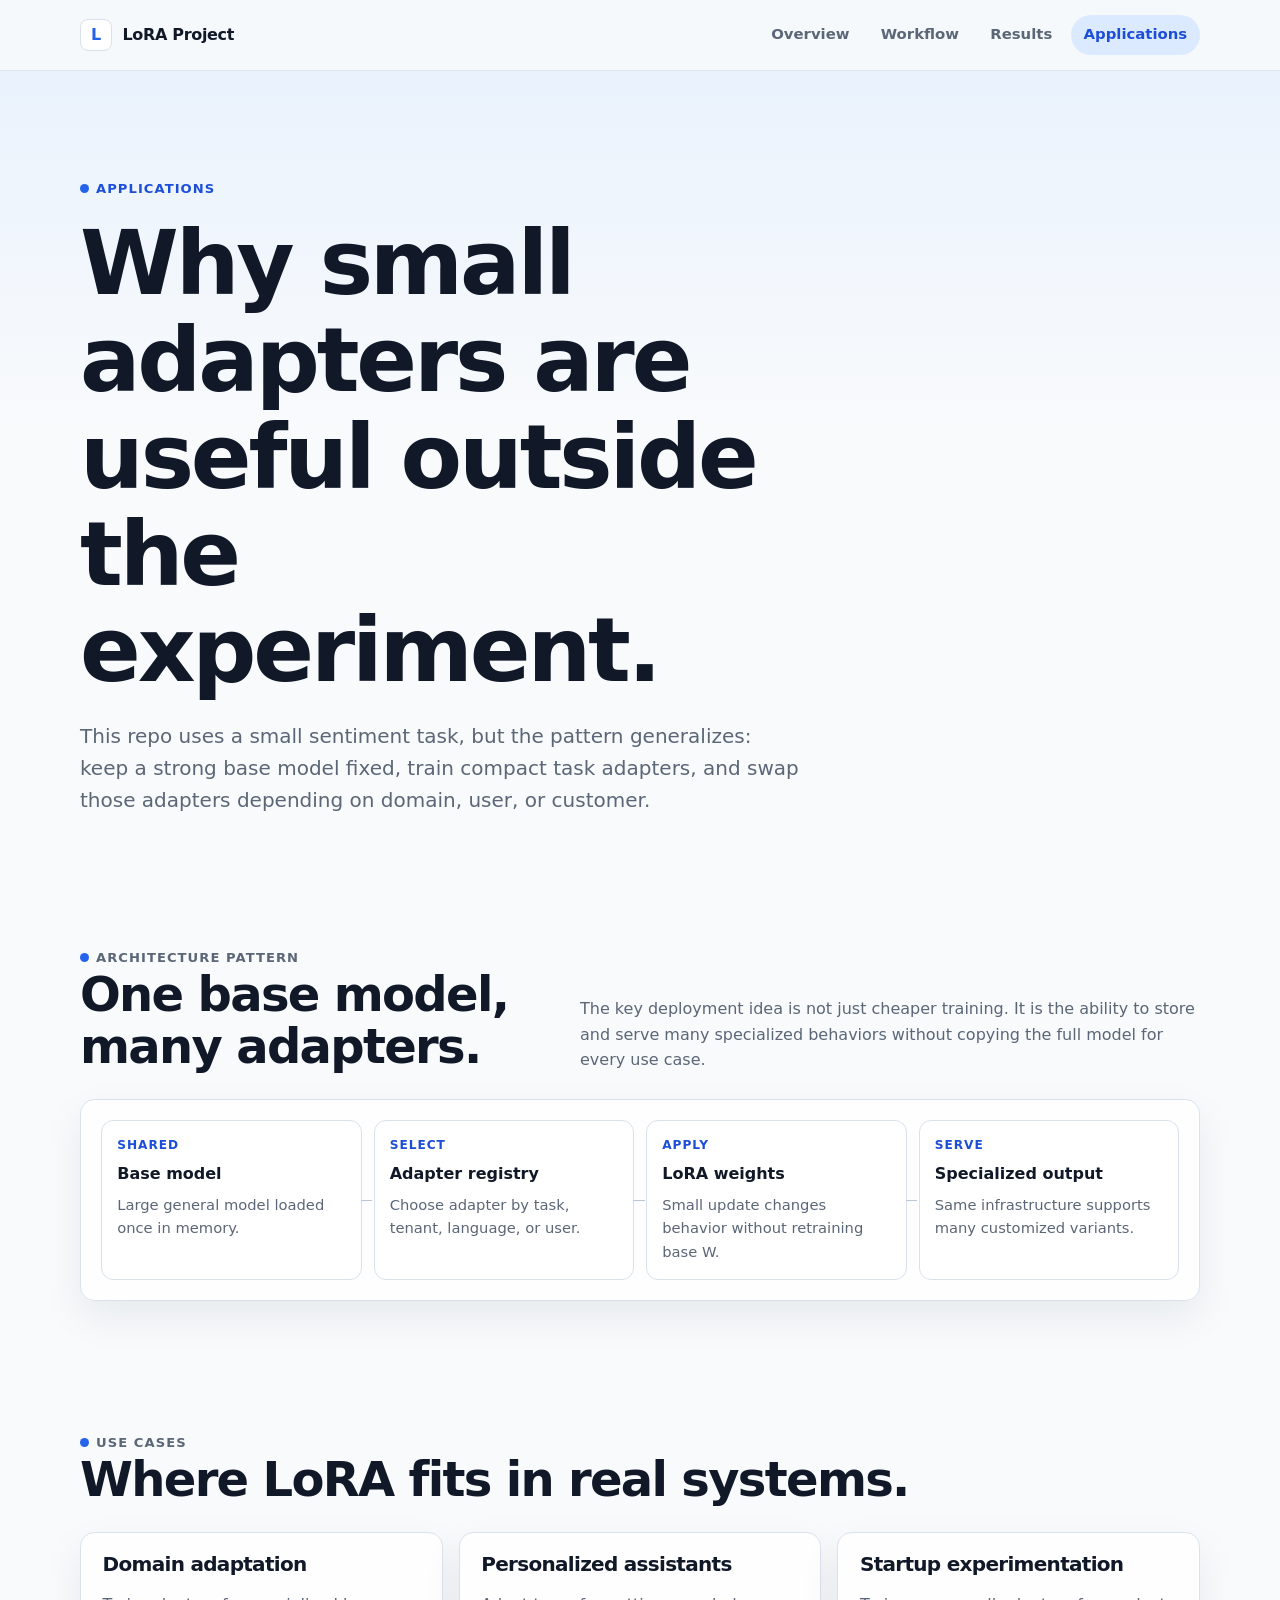
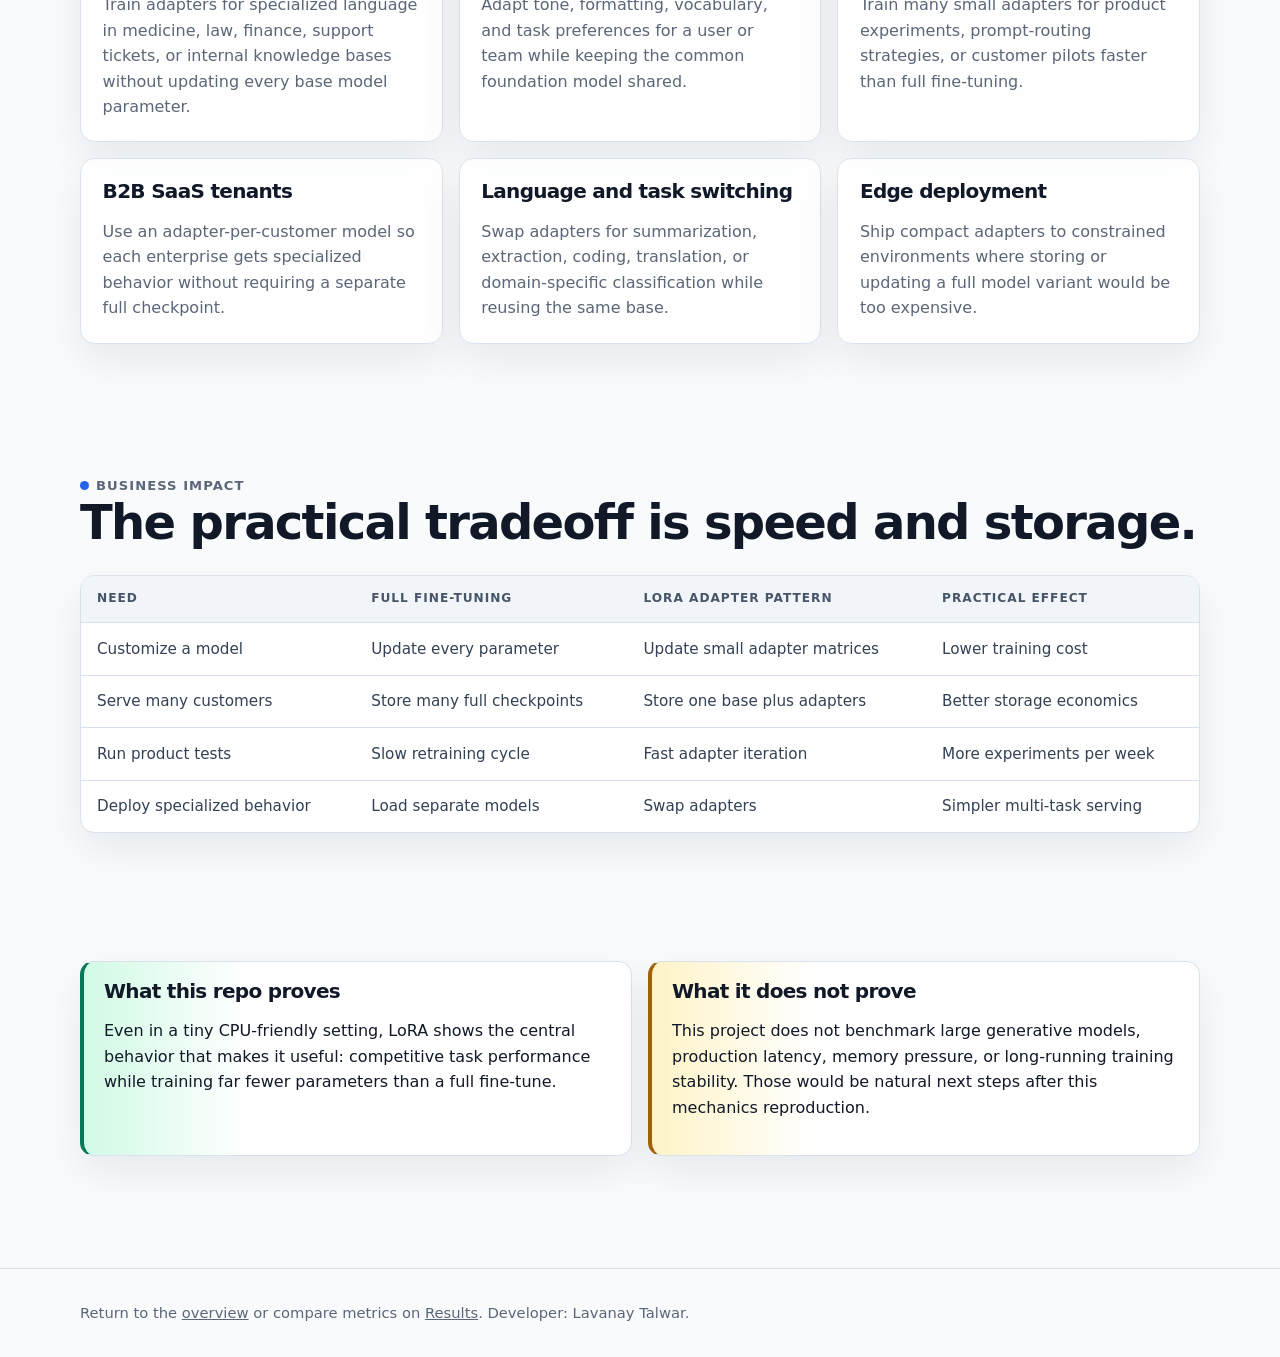
==== applications.html @ 52d83e82 "Initial website commit" ====
<!DOCTYPE html>
<html lang="en">
<head>
  <meta charset="UTF-8">
  <meta name="viewport" content="width=device-width, initial-scale=1.0">
  <title>Applications | LoRA Project</title>
  <link rel="stylesheet" href="styles.css">
</head>
<body>
  <header class="site-header">
    <nav class="nav" aria-label="Main navigation">
      <a class="brand" href="index.html" aria-label="LoRA project home">
        <span class="brand-mark">L</span>
        <span>LoRA Project</span>
      </a>
      <div class="nav-links">
        <a href="index.html">Overview</a>
        <a href="workflow.html">Workflow</a>
        <a href="results.html">Results</a>
        <a href="applications.html" aria-current="page">Applications</a>
      </div>
    </nav>
  </header>

  <main>
    <section class="hero">
      <div class="container">
        <p class="eyebrow">Applications</p>
        <h1>Why small adapters are useful outside the experiment.</h1>
        <p class="lead">
          This repo uses a small sentiment task, but the pattern generalizes:
          keep a strong base model fixed, train compact task adapters, and swap
          those adapters depending on domain, user, or customer.
        </p>
      </div>
    </section>

    <section class="section">
      <div class="container">
        <div class="section-header">
          <div>
            <p class="eyebrow">Architecture pattern</p>
            <h2>One base model, many adapters.</h2>
          </div>
          <p>
            The key deployment idea is not just cheaper training. It is the
            ability to store and serve many specialized behaviors without copying
            the full model for every use case.
          </p>
        </div>

        <div class="diagram" aria-label="Adapter-per-customer deployment architecture">
          <div class="flow">
            <div class="flow-step">
              <span class="step-kicker">Shared</span>
              <strong>Base model</strong>
              <p>Large general model loaded once in memory.</p>
            </div>
            <div class="flow-step">
              <span class="step-kicker">Select</span>
              <strong>Adapter registry</strong>
              <p>Choose adapter by task, tenant, language, or user.</p>
            </div>
            <div class="flow-step">
              <span class="step-kicker">Apply</span>
              <strong>LoRA weights</strong>
              <p>Small update changes behavior without retraining base W.</p>
            </div>
            <div class="flow-step">
              <span class="step-kicker">Serve</span>
              <strong>Specialized output</strong>
              <p>Same infrastructure supports many customized variants.</p>
            </div>
          </div>
        </div>
      </div>
    </section>

    <section class="section">
      <div class="container">
        <div class="section-header">
          <div>
            <p class="eyebrow">Use cases</p>
            <h2>Where LoRA fits in real systems.</h2>
          </div>
        </div>

        <div class="grid three">
          <article class="card">
            <h3>Domain adaptation</h3>
            <p>
              Train adapters for specialized language in medicine, law, finance,
              support tickets, or internal knowledge bases without updating every
              base model parameter.
            </p>
          </article>
          <article class="card">
            <h3>Personalized assistants</h3>
            <p>
              Adapt tone, formatting, vocabulary, and task preferences for a user
              or team while keeping the common foundation model shared.
            </p>
          </article>
          <article class="card">
            <h3>Startup experimentation</h3>
            <p>
              Train many small adapters for product experiments, prompt-routing
              strategies, or customer pilots faster than full fine-tuning.
            </p>
          </article>
          <article class="card">
            <h3>B2B SaaS tenants</h3>
            <p>
              Use an adapter-per-customer model so each enterprise gets
              specialized behavior without requiring a separate full checkpoint.
            </p>
          </article>
          <article class="card">
            <h3>Language and task switching</h3>
            <p>
              Swap adapters for summarization, extraction, coding, translation,
              or domain-specific classification while reusing the same base.
            </p>
          </article>
          <article class="card">
            <h3>Edge deployment</h3>
            <p>
              Ship compact adapters to constrained environments where storing or
              updating a full model variant would be too expensive.
            </p>
          </article>
        </div>
      </div>
    </section>

    <section class="section">
      <div class="container">
        <div class="section-header">
          <div>
            <p class="eyebrow">Business impact</p>
            <h2>The practical tradeoff is speed and storage.</h2>
          </div>
        </div>

        <div class="table-wrap">
          <table>
            <thead>
              <tr>
                <th>Need</th>
                <th>Full Fine-Tuning</th>
                <th>LoRA Adapter Pattern</th>
                <th>Practical Effect</th>
              </tr>
            </thead>
            <tbody>
              <tr>
                <td>Customize a model</td>
                <td>Update every parameter</td>
                <td>Update small adapter matrices</td>
                <td>Lower training cost</td>
              </tr>
              <tr>
                <td>Serve many customers</td>
                <td>Store many full checkpoints</td>
                <td>Store one base plus adapters</td>
                <td>Better storage economics</td>
              </tr>
              <tr>
                <td>Run product tests</td>
                <td>Slow retraining cycle</td>
                <td>Fast adapter iteration</td>
                <td>More experiments per week</td>
              </tr>
              <tr>
                <td>Deploy specialized behavior</td>
                <td>Load separate models</td>
                <td>Swap adapters</td>
                <td>Simpler multi-task serving</td>
              </tr>
            </tbody>
          </table>
        </div>
      </div>
    </section>

    <section class="section">
      <div class="container">
        <div class="grid two">
          <article class="callout success">
            <h3>What this repo proves</h3>
            <p>
              Even in a tiny CPU-friendly setting, LoRA shows the central
              behavior that makes it useful: competitive task performance while
              training far fewer parameters than a full fine-tune.
            </p>
          </article>
          <article class="callout warning">
            <h3>What it does not prove</h3>
            <p>
              This project does not benchmark large generative models, production
              latency, memory pressure, or long-running training stability. Those
              would be natural next steps after this mechanics reproduction.
            </p>
          </article>
        </div>
      </div>
    </section>
  </main>

  <footer class="site-footer">
    <div class="container">
      Return to the <a href="index.html">overview</a> or compare metrics on <a href="results.html">Results</a>.
      Developer: Lavanay Talwar.
    </div>
  </footer>
</body>
</html>
---- styles.css ----
:root {
  color-scheme: light;
  --bg: #f8fafc;
  --panel: #ffffff;
  --panel-soft: #f1f5f9;
  --text: #111827;
  --muted: #5b6677;
  --line: #d9e2ec;
  --line-strong: #b9c6d3;
  --accent: #2563eb;
  --accent-soft: #dbeafe;
  --accent-ink: #1d4ed8;
  --success: #047857;
  --success-soft: #d1fae5;
  --warning: #a16207;
  --warning-soft: #fef3c7;
  --shadow: 0 16px 40px rgba(15, 23, 42, 0.07);
}

* {
  box-sizing: border-box;
}

html {
  scroll-behavior: smooth;
}

body {
  margin: 0;
  background:
    linear-gradient(180deg, rgba(219, 234, 254, 0.6), rgba(248, 250, 252, 0) 420px),
    var(--bg);
  color: var(--text);
  font-family:
    Inter, ui-sans-serif, system-ui, -apple-system, BlinkMacSystemFont, "Segoe UI",
    sans-serif;
  line-height: 1.6;
}

a {
  color: inherit;
}

img {
  display: block;
  max-width: 100%;
}

code {
  padding: 0.12rem 0.32rem;
  border-radius: 0.35rem;
  background: var(--panel-soft);
  color: #334155;
  font-size: 0.92em;
}

.site-header {
  position: sticky;
  top: 0;
  z-index: 10;
  border-bottom: 1px solid rgba(217, 226, 236, 0.86);
  background: rgba(248, 250, 252, 0.9);
  backdrop-filter: blur(16px);
}

.nav {
  display: flex;
  align-items: center;
  justify-content: space-between;
  gap: 1.5rem;
  width: min(1120px, calc(100% - 2rem));
  margin: 0 auto;
  padding: 0.95rem 0;
}

.brand {
  display: inline-flex;
  align-items: center;
  gap: 0.65rem;
  text-decoration: none;
  font-weight: 760;
  letter-spacing: -0.02em;
}

.brand-mark {
  display: grid;
  width: 2rem;
  height: 2rem;
  place-items: center;
  border: 1px solid var(--line);
  border-radius: 0.5rem;
  background: var(--panel);
  color: var(--accent);
  font-weight: 800;
}

.nav-links {
  display: flex;
  align-items: center;
  gap: 0.35rem;
  flex-wrap: wrap;
}

.nav-links a {
  border-radius: 999px;
  padding: 0.5rem 0.8rem;
  color: var(--muted);
  font-size: 0.93rem;
  font-weight: 650;
  text-decoration: none;
}

.nav-links a:hover,
.nav-links a[aria-current="page"] {
  background: var(--accent-soft);
  color: var(--accent-ink);
}

.container {
  width: min(1120px, calc(100% - 2rem));
  margin: 0 auto;
}

.hero {
  padding: 6.5rem 0 4rem;
}

.hero-grid {
  display: grid;
  grid-template-columns: minmax(0, 1.15fr) minmax(320px, 0.85fr);
  gap: 2rem;
  align-items: center;
}

.eyebrow {
  display: inline-flex;
  align-items: center;
  gap: 0.45rem;
  margin: 0 0 1rem;
  color: var(--accent-ink);
  font-size: 0.82rem;
  font-weight: 780;
  letter-spacing: 0.08em;
  text-transform: uppercase;
}

.eyebrow::before {
  width: 0.55rem;
  height: 0.55rem;
  border-radius: 999px;
  background: var(--accent);
  content: "";
}

h1,
h2,
h3 {
  margin: 0;
  color: var(--text);
  letter-spacing: -0.035em;
  line-height: 1.08;
}

h1 {
  max-width: 760px;
  font-size: clamp(2.6rem, 7vw, 5.8rem);
}

h2 {
  font-size: clamp(1.8rem, 4vw, 3rem);
}

h3 {
  font-size: 1.25rem;
}

.lead {
  max-width: 720px;
  margin: 1.3rem 0 0;
  color: var(--muted);
  font-size: clamp(1.05rem, 2vw, 1.25rem);
}

.actions {
  display: flex;
  flex-wrap: wrap;
  gap: 0.8rem;
  margin-top: 2rem;
}

.button {
  display: inline-flex;
  align-items: center;
  justify-content: center;
  min-height: 2.75rem;
  border: 1px solid var(--line-strong);
  border-radius: 999px;
  padding: 0.72rem 1.05rem;
  background: var(--panel);
  color: var(--text);
  font-weight: 720;
  text-decoration: none;
}

.button.primary {
  border-color: var(--accent);
  background: var(--accent);
  color: #ffffff;
}

.section {
  padding: 4rem 0;
}

.section-header {
  display: flex;
  align-items: end;
  justify-content: space-between;
  gap: 2rem;
  margin-bottom: 1.6rem;
}

.section-header p {
  max-width: 620px;
  margin: 0;
  color: var(--muted);
}

.grid {
  display: grid;
  gap: 1rem;
}

.grid.two {
  grid-template-columns: repeat(2, minmax(0, 1fr));
}

.grid.three {
  grid-template-columns: repeat(3, minmax(0, 1fr));
}

.grid.four {
  grid-template-columns: repeat(4, minmax(0, 1fr));
}

.card,
.metric,
.diagram {
  border: 1px solid var(--line);
  border-radius: 0.9rem;
  background: rgba(255, 255, 255, 0.86);
  box-shadow: var(--shadow);
}

.card {
  padding: 1.35rem;
}

a.card {
  display: block;
  text-decoration: none;
}

.card p,
.card ul,
.metric p,
.caption {
  color: var(--muted);
}

.card p:last-child,
.metric p:last-child {
  margin-bottom: 0;
}

.metric {
  padding: 1.2rem;
}

.metric .label {
  margin: 0 0 0.45rem;
  color: var(--muted);
  font-size: 0.82rem;
  font-weight: 760;
  letter-spacing: 0.06em;
  text-transform: uppercase;
}

.metric .value {
  margin: 0;
  color: var(--text);
  font-size: clamp(1.8rem, 4vw, 2.55rem);
  font-weight: 820;
  letter-spacing: -0.04em;
  line-height: 1;
}

.metric .note {
  margin: 0.65rem 0 0;
  font-size: 0.94rem;
}

.tag-row {
  display: flex;
  flex-wrap: wrap;
  gap: 0.55rem;
  margin-top: 1.35rem;
}

.tag {
  border: 1px solid var(--line);
  border-radius: 999px;
  padding: 0.42rem 0.7rem;
  background: var(--panel);
  color: var(--muted);
  font-size: 0.88rem;
  font-weight: 650;
}

.diagram {
  padding: 1.25rem;
}

.flow {
  display: grid;
  grid-template-columns: repeat(4, minmax(0, 1fr));
  gap: 0.75rem;
}

.flow.long {
  grid-template-columns: repeat(7, minmax(0, 1fr));
}

.flow-step {
  position: relative;
  min-height: 8.6rem;
  border: 1px solid var(--line);
  border-radius: 0.75rem;
  padding: 0.95rem;
  background: var(--panel);
}

.flow-step:not(:last-child)::after {
  position: absolute;
  top: 50%;
  right: -0.72rem;
  width: 0.7rem;
  height: 1px;
  background: var(--line-strong);
  content: "";
}

.step-kicker {
  display: block;
  margin-bottom: 0.55rem;
  color: var(--accent-ink);
  font-size: 0.76rem;
  font-weight: 790;
  letter-spacing: 0.08em;
  text-transform: uppercase;
}

.flow-step strong {
  display: block;
  line-height: 1.25;
}

.flow-step p {
  margin: 0.55rem 0 0;
  color: var(--muted);
  font-size: 0.92rem;
}

.comparison {
  display: grid;
  grid-template-columns: repeat(2, minmax(0, 1fr));
  gap: 1rem;
}

.comparison .card {
  min-height: 100%;
}

.mini-chart {
  display: grid;
  grid-template-columns: repeat(5, 1fr);
  align-items: end;
  gap: 0.7rem;
  min-height: 220px;
  margin-top: 1.25rem;
  border-bottom: 1px solid var(--line-strong);
  padding: 1rem 0.4rem 0;
}

.bar {
  display: flex;
  min-height: 46px;
  align-items: end;
  justify-content: center;
  border: 1px solid #bfdbfe;
  border-radius: 0.55rem 0.55rem 0 0;
  background: linear-gradient(180deg, #bfdbfe, #eff6ff);
  color: var(--accent-ink);
  font-size: 0.82rem;
  font-weight: 780;
}

.table-wrap {
  overflow-x: auto;
  border: 1px solid var(--line);
  border-radius: 0.9rem;
  background: var(--panel);
  box-shadow: var(--shadow);
}

table {
  width: 100%;
  border-collapse: collapse;
  min-width: 820px;
}

th,
td {
  border-bottom: 1px solid var(--line);
  padding: 0.85rem 1rem;
  text-align: left;
  white-space: nowrap;
}

th {
  background: var(--panel-soft);
  color: #475569;
  font-size: 0.76rem;
  font-weight: 800;
  letter-spacing: 0.08em;
  text-transform: uppercase;
}

td {
  color: #334155;
  font-size: 0.95rem;
}

tr.highlight td {
  background: #eff6ff;
  color: #172554;
  font-weight: 720;
}

tbody tr:last-child td {
  border-bottom: 0;
}

.figure {
  margin: 0;
  border: 1px solid var(--line);
  border-radius: 0.9rem;
  overflow: hidden;
  background: var(--panel);
  box-shadow: var(--shadow);
}

.figure img {
  width: 100%;
  background: #ffffff;
}

.figure figcaption {
  border-top: 1px solid var(--line);
  padding: 0.85rem 1rem;
  color: var(--muted);
  font-size: 0.9rem;
}

.callout {
  border: 1px solid var(--line);
  border-left: 4px solid var(--accent);
  border-radius: 0.85rem;
  padding: 1.15rem 1.25rem;
  background: var(--panel);
  box-shadow: var(--shadow);
}

.callout.success {
  border-left-color: var(--success);
  background: linear-gradient(90deg, var(--success-soft), #ffffff 30%);
}

.callout.warning {
  border-left-color: var(--warning);
  background: linear-gradient(90deg, var(--warning-soft), #ffffff 30%);
}

.list-clean {
  margin: 1rem 0 0;
  padding: 0;
  list-style: none;
}

.list-clean li {
  padding: 0.72rem 0;
  border-top: 1px solid var(--line);
  color: var(--muted);
}

.list-clean li:first-child {
  border-top: 0;
}

.site-footer {
  margin-top: 3rem;
  border-top: 1px solid var(--line);
  padding: 2rem 0;
  color: var(--muted);
  font-size: 0.92rem;
}

@media (max-width: 900px) {
  .hero-grid,
  .grid.two,
  .grid.three,
  .grid.four,
  .comparison {
    grid-template-columns: 1fr;
  }

  .flow,
  .flow.long {
    grid-template-columns: 1fr;
  }

  .flow-step {
    min-height: 0;
  }

  .flow-step:not(:last-child)::after {
    top: auto;
    right: auto;
    bottom: -0.77rem;
    left: 1.4rem;
    width: 1px;
    height: 0.75rem;
  }

  .section-header {
    display: block;
  }
}

@media (max-width: 680px) {
  .nav {
    align-items: flex-start;
    flex-direction: column;
  }

  .nav-links {
    width: 100%;
  }

  .nav-links a {
    padding: 0.45rem 0.6rem;
  }

  .hero {
    padding-top: 4.5rem;
  }

  .section {
    padding: 2.75rem 0;
  }
}
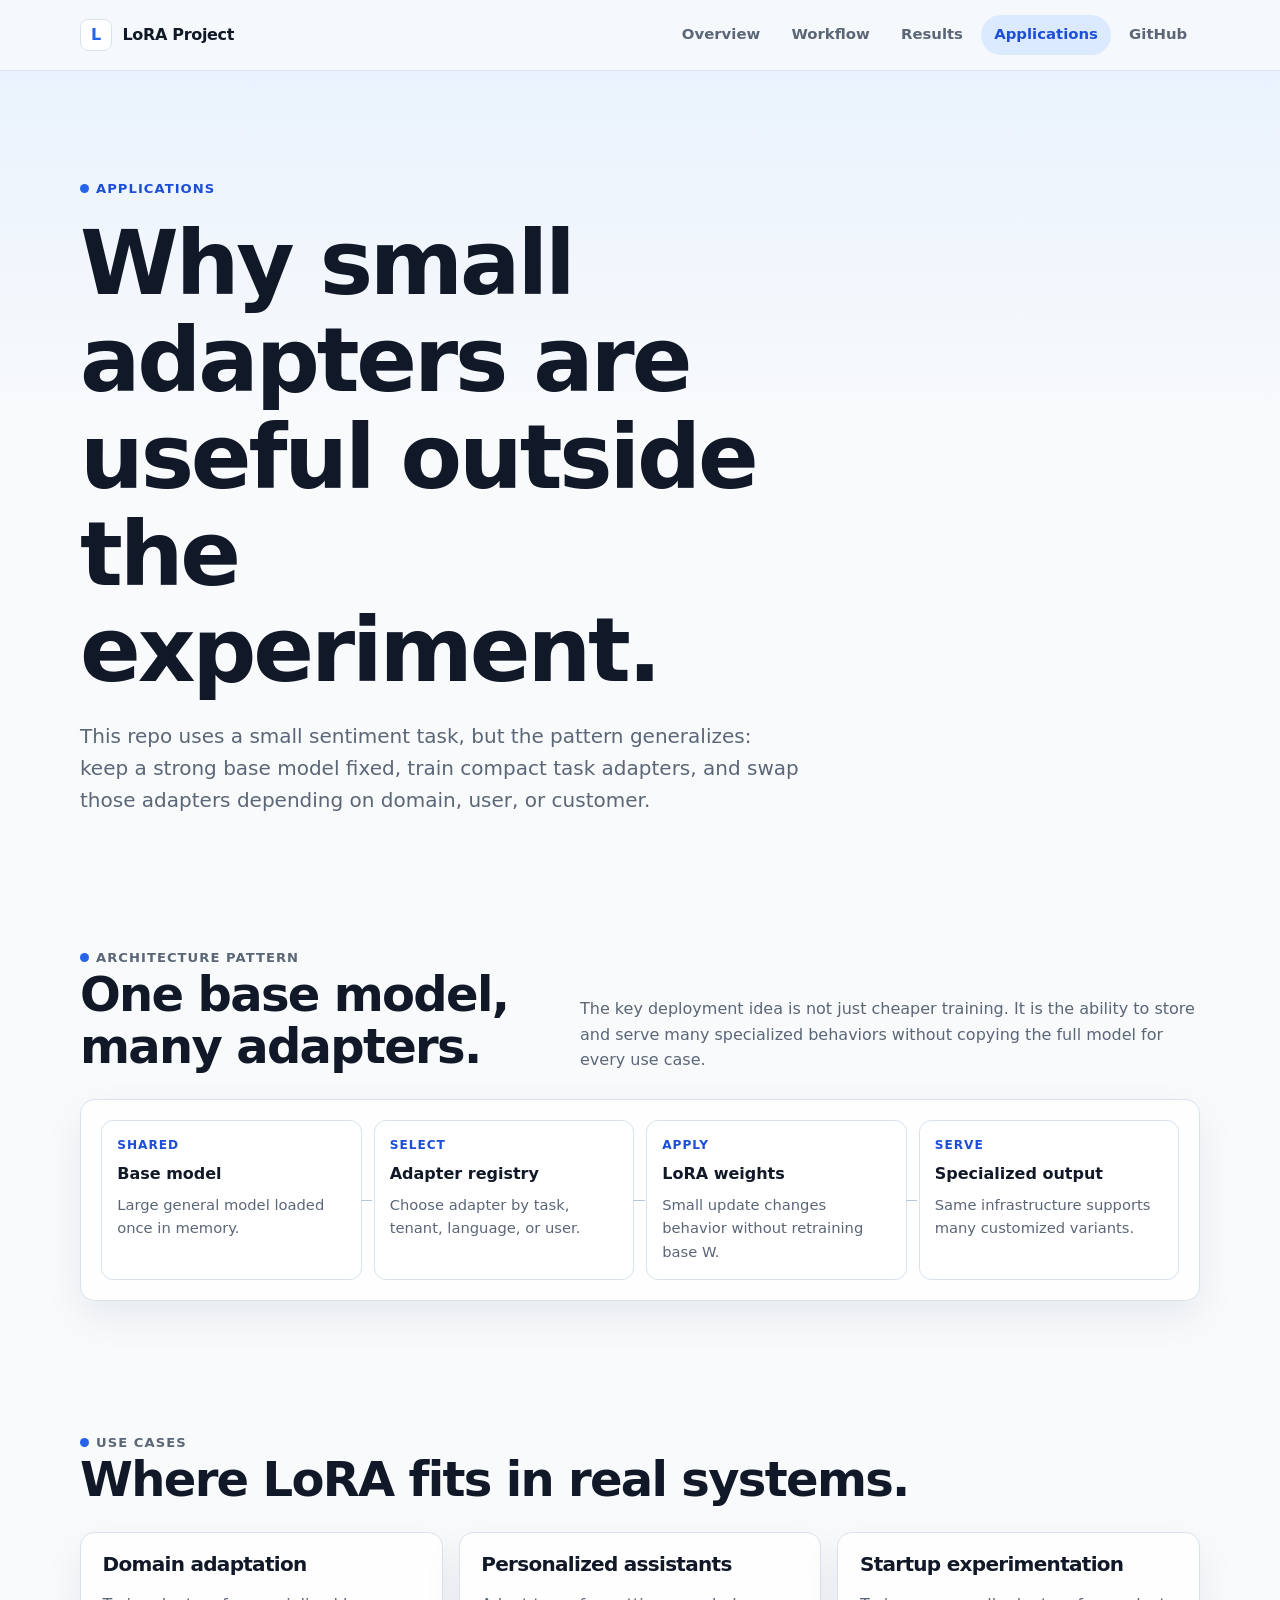
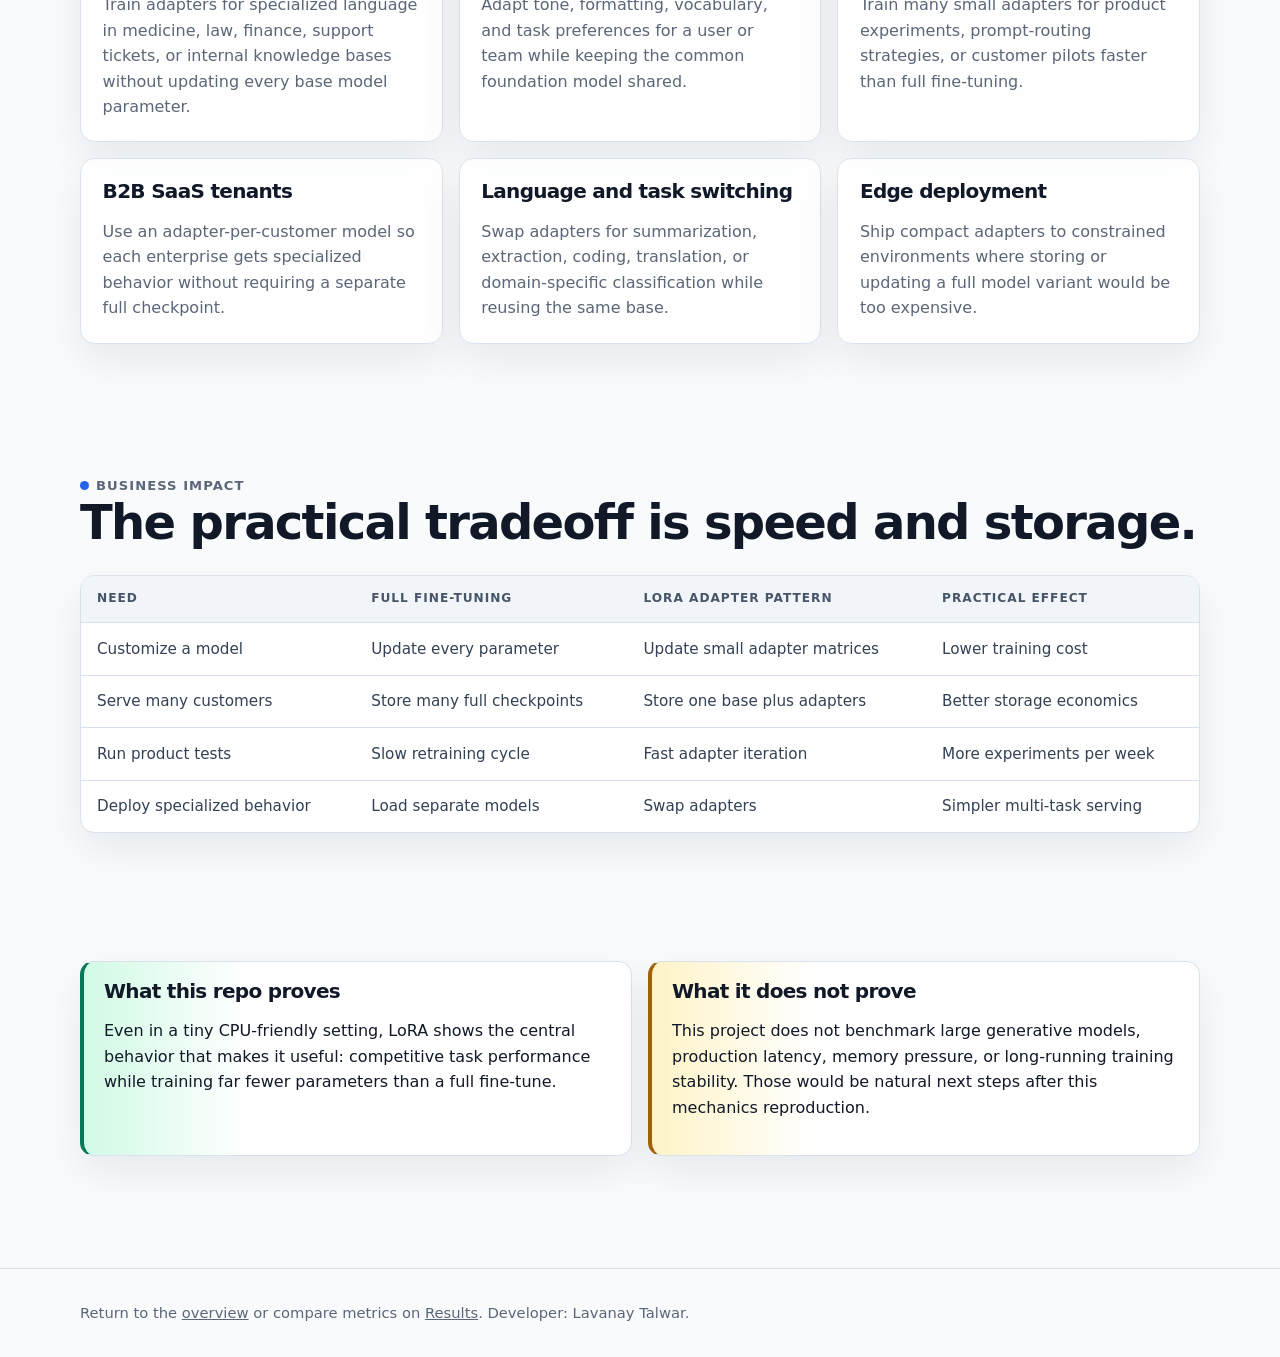
==== commit 85c71218: "Link to main project repository" ====
--- a/applications.html
+++ b/applications.html
@@ -18,6 +18,7 @@
         <a href="workflow.html">Workflow</a>
         <a href="results.html">Results</a>
         <a href="applications.html" aria-current="page">Applications</a>
+        <a href="https://github.com/lavanaytalwar/LoRA-mechanics-on-tiny-BERT-with-SST2" target="_blank" rel="noopener">GitHub</a>
       </div>
     </nav>
   </header>
